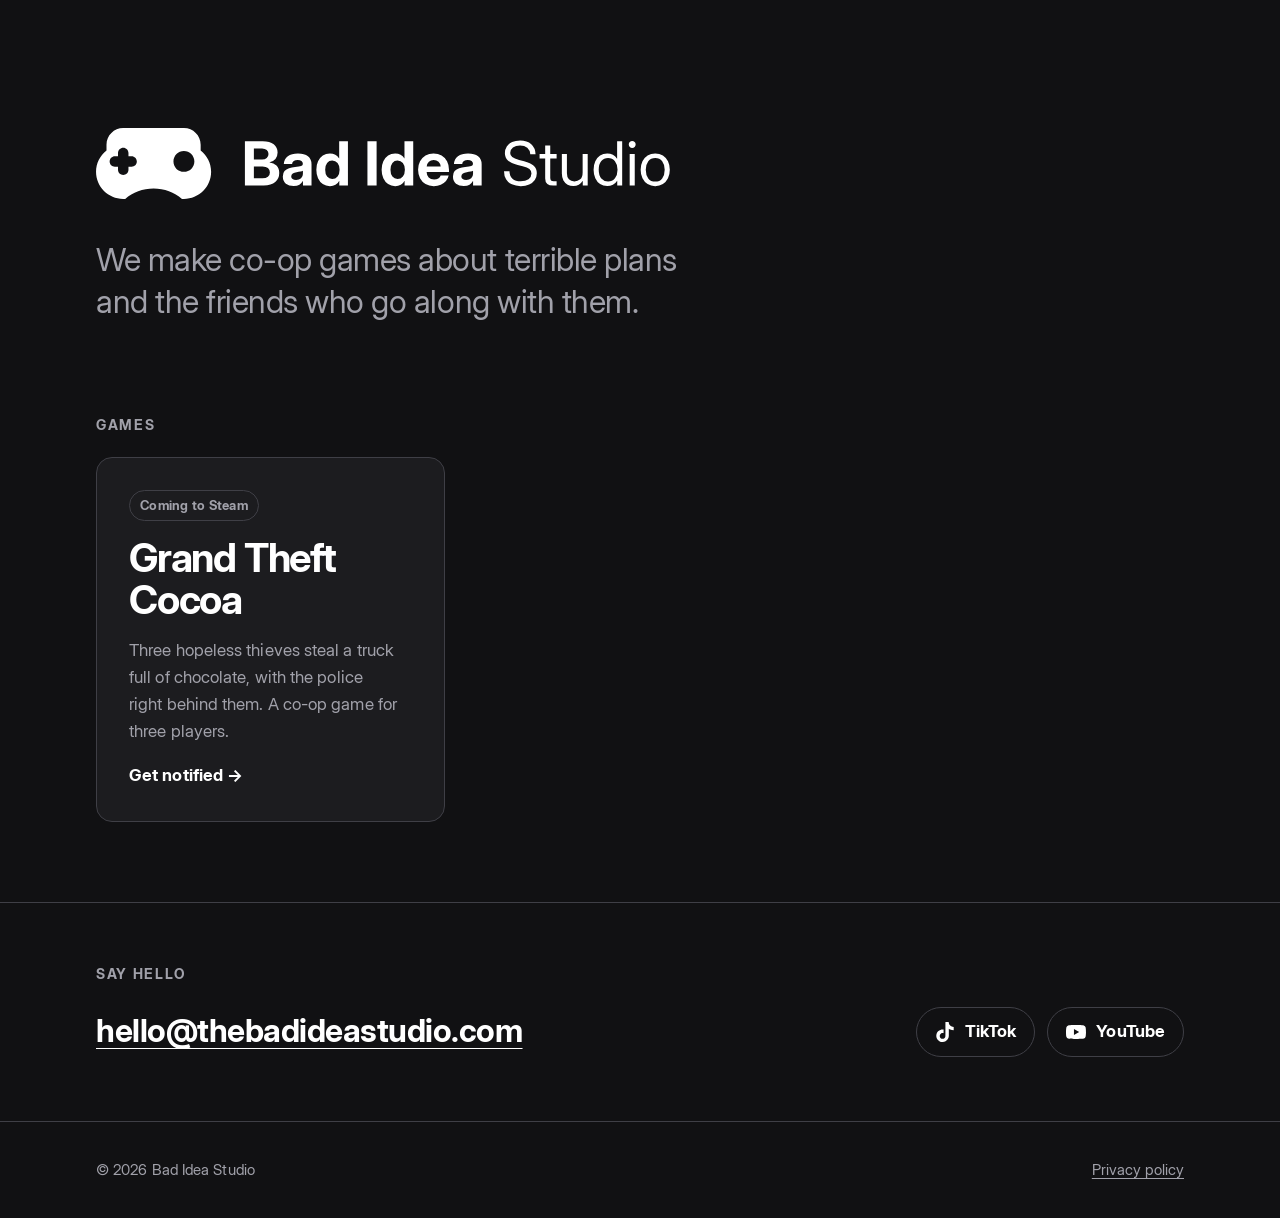
==== index.html @ dc822746 "Studio page, Grand Theft Cocoa sign-up page and privacy policy Static HTML and CSS with self-hosted " ====
<!doctype html>
<html lang="en">
<head>
  <meta charset="utf-8">
  <meta name="viewport" content="width=device-width, initial-scale=1">
  <meta http-equiv="Content-Security-Policy" content="default-src 'none'; style-src 'self'; font-src 'self'; img-src 'self'; form-action 'none'; base-uri 'none'">
  <title>Bad Idea Studio</title>
  <meta name="description" content="Bad Idea Studio makes co-op games about terrible plans and the friends who go along with them. Now making Grand Theft Cocoa.">
  <link rel="canonical" href="https://thebadideastudio.com/">
  <meta name="theme-color" content="#111113">
  <meta name="color-scheme" content="dark">
  <link rel="icon" href="/favicon.ico" sizes="32x32">
  <link rel="icon" href="/favicon.svg" type="image/svg+xml">
  <link rel="apple-touch-icon" href="/apple-touch-icon.png">
  <link rel="preload" href="/assets/fonts/InterDisplay-Bold.woff2" as="font" type="font/woff2" crossorigin>
  <link rel="preload" href="/assets/fonts/InterDisplay-Regular.woff2" as="font" type="font/woff2" crossorigin>
  <link rel="stylesheet" href="/assets/css/site.css">
  <meta property="og:type" content="website">
  <meta property="og:site_name" content="Bad Idea Studio">
  <meta property="og:url" content="https://thebadideastudio.com/">
  <meta property="og:title" content="Bad Idea Studio">
  <meta property="og:description" content="Co-op games about terrible plans and the friends who go along with them. Now making Grand Theft Cocoa.">
  <meta property="og:image" content="https://thebadideastudio.com/assets/social/og-studio.png">
  <meta property="og:image:width" content="1200">
  <meta property="og:image:height" content="630">
  <meta property="og:image:alt" content="Bad Idea Studio logo">
  <meta name="twitter:card" content="summary_large_image">
</head>
<body>
  <a class="skip-link" href="#content">Skip to content</a>

  <main id="content">
    <section class="studio-intro page-width">
      <h1>
        <img class="studio-intro__logo" src="/assets/brand/logo-white.svg" width="340" height="42" alt="Bad Idea Studio">
      </h1>
      <p class="studio-intro__tagline">We make co-op games about terrible plans and the friends who go along with them.</p>
    </section>

    <section class="games page-width" aria-labelledby="games-title">
      <h2 class="section-title" id="games-title">Games</h2>
      <ul class="game-grid">
        <li>
          <article class="game-tile">
            <p class="game-tile__status">Coming to Steam</p>
            <h3 class="game-tile__title">
              <a class="game-tile__link" href="/grand-theft-cocoa/">Grand Theft Cocoa</a>
            </h3>
            <p class="game-tile__summary">Three hopeless thieves steal a truck full of chocolate, with the police right behind them. A co-op game for three players.</p>
            <p class="game-tile__action" aria-hidden="true">Get notified <span>&rarr;</span></p>
          </article>
        </li>
      </ul>
    </section>

    <section class="contact" aria-labelledby="contact-title">
      <div class="contact__layout page-width">
        <div>
          <h2 class="section-title" id="contact-title">Say hello</h2>
          <a class="contact__email" href="mailto:hello@thebadideastudio.com">hello@thebadideastudio.com</a>
        </div>
        <ul class="social-links" aria-label="Bad Idea Studio on social media">
          <li>
            <a href="https://www.tiktok.com/@thebadideastudio" rel="me">
              <svg viewBox="0 0 24 24" aria-hidden="true" focusable="false"><path d="M12.525.02c1.31-.02 2.61-.01 3.91-.02.08 1.53.63 3.09 1.75 4.17 1.12 1.11 2.7 1.62 4.24 1.79v4.03c-1.44-.05-2.89-.35-4.2-.97-.57-.26-1.1-.59-1.62-.93-.01 2.92.01 5.84-.02 8.75-.08 1.4-.54 2.79-1.35 3.94-1.31 1.92-3.58 3.17-5.91 3.21-1.43.08-2.86-.31-4.08-1.03-2.02-1.19-3.44-3.37-3.65-5.71-.02-.5-.03-1-.01-1.49.18-1.9 1.12-3.72 2.58-4.96 1.66-1.44 3.98-2.13 6.15-1.72.02 1.48-.04 2.96-.04 4.44-.99-.32-2.15-.23-3.02.37-.63.41-1.11 1.04-1.36 1.75-.21.51-.15 1.07-.14 1.61.24 1.64 1.82 3.02 3.5 2.87 1.12-.01 2.19-.66 2.77-1.61.19-.33.4-.67.41-1.06.1-1.79.06-3.57.07-5.36.01-4.03-.01-8.05.02-12.07z"/></svg>
              TikTok
            </a>
          </li>
          <li>
            <a href="https://www.youtube.com/@thebadideastudio" rel="me">
              <svg viewBox="0 0 24 24" aria-hidden="true" focusable="false"><path d="M23.498 6.186a3.016 3.016 0 0 0-2.122-2.136C19.505 3.545 12 3.545 12 3.545s-7.505 0-9.377.505A3.017 3.017 0 0 0 .502 6.186C0 8.07 0 12 0 12s0 3.93.502 5.814a3.016 3.016 0 0 0 2.122 2.136c1.871.505 9.376.505 9.376.505s7.505 0 9.377-.505a3.015 3.015 0 0 0 2.122-2.136C24 15.93 24 12 24 12s0-3.93-.502-5.814zM9.545 15.568V8.432L15.818 12l-6.273 3.568z"/></svg>
              YouTube
            </a>
          </li>
        </ul>
      </div>
    </section>
  </main>

  <footer class="site-footer">
    <div class="site-footer__layout page-width">
      <p>&copy; 2026 Bad Idea Studio</p>
      <ul class="site-footer__links">
        <li><a href="/privacy/">Privacy policy</a></li>
      </ul>
    </div>
  </footer>
</body>
</html>
---- assets/css/site.css ----
@font-face {
  font-family: "Inter Display";
  src: url("../fonts/InterDisplay-Regular.woff2") format("woff2");
  font-weight: 400;
  font-style: normal;
  font-display: swap;
}

@font-face {
  font-family: "Inter Display";
  src: url("../fonts/InterDisplay-Bold.woff2") format("woff2");
  font-weight: 700;
  font-style: normal;
  font-display: swap;
}

:root {
  --ink: #111113;
  --white: #ffffff;
  --muted: #a1a1aa;
  --line: #3f3f46;
  --field-border: #71717a;
  --surface: #1c1c1f;
  --error: #ffb4ab;
  --page-width: 68rem;
  --text-width: 40rem;
  --gutter: clamp(1.25rem, 5vw, 3rem);
  --radius: 1rem;
  color-scheme: dark;
}

*,
*::before,
*::after {
  box-sizing: border-box;
}

html {
  -webkit-text-size-adjust: 100%;
  text-size-adjust: 100%;
}

body {
  margin: 0;
  min-height: 100vh;
  min-height: 100svh;
  display: flex;
  flex-direction: column;
  background: var(--ink);
  color: var(--white);
  font-family: "Inter Display", system-ui, -apple-system, "Segoe UI", Roboto, sans-serif;
  font-size: 1.0625rem;
  line-height: 1.6;
  letter-spacing: 0.005em;
  -webkit-font-smoothing: antialiased;
  -moz-osx-font-smoothing: grayscale;
}

img,
svg {
  display: block;
  max-width: 100%;
}

h1,
h2,
h3 {
  margin: 0;
  font-weight: 700;
  line-height: 1.05;
  letter-spacing: -0.03em;
  text-wrap: balance;
}

p {
  margin: 0;
  text-wrap: pretty;
}

a {
  color: inherit;
  text-decoration-thickness: 1px;
  text-underline-offset: 0.2em;
}

a:hover {
  text-decoration-thickness: 2px;
}

:focus-visible {
  outline: 3px solid var(--white);
  outline-offset: 3px;
  border-radius: 0.25rem;
}

.skip-link {
  position: absolute;
  top: 0.75rem;
  left: 0.75rem;
  z-index: 10;
  padding: 0.625rem 1rem;
  border-radius: 0.5rem;
  background: var(--white);
  color: var(--ink);
  font-weight: 700;
  text-decoration: none;
  transform: translateY(-200%);
}

.skip-link:focus-visible {
  transform: none;
  outline-color: var(--white);
}

.visually-hidden {
  position: absolute;
  width: 1px;
  height: 1px;
  margin: -1px;
  padding: 0;
  overflow: hidden;
  clip: rect(0 0 0 0);
  white-space: nowrap;
  border: 0;
}

.page-width {
  width: 100%;
  max-width: calc(var(--page-width) + 2 * var(--gutter));
  margin-inline: auto;
  padding-inline: var(--gutter);
}

.site-header {
  padding-block: clamp(1.5rem, 4vw, 2.5rem);
}

.site-header__home {
  display: inline-block;
  border-radius: 0.5rem;
}

.site-header__logo {
  width: 11.5rem;
  height: auto;
}

main {
  flex: 1;
}

.studio-intro {
  padding-block: clamp(3rem, 12vw, 8rem) clamp(3rem, 8vw, 5rem);
}

.studio-intro__logo {
  width: min(100%, 36rem);
  height: auto;
}

.studio-intro__tagline {
  max-width: 30ch;
  margin-top: clamp(1.5rem, 4vw, 2.5rem);
  color: var(--muted);
  font-size: clamp(1.375rem, 4vw, 2rem);
  line-height: 1.3;
  letter-spacing: -0.015em;
}

.section-title {
  margin-bottom: 1.5rem;
  color: var(--muted);
  font-size: 0.875rem;
  font-weight: 700;
  letter-spacing: 0.12em;
  text-transform: uppercase;
}

.games {
  padding-block: 1rem clamp(3rem, 8vw, 5rem);
}

.game-grid {
  display: grid;
  grid-template-columns: repeat(auto-fill, minmax(min(100%, 20rem), 1fr));
  gap: 1.25rem;
  margin: 0;
  padding: 0;
  list-style: none;
}

.game-tile {
  position: relative;
  display: flex;
  flex-direction: column;
  gap: 1rem;
  height: 100%;
  min-height: 18rem;
  padding: clamp(1.5rem, 4vw, 2rem);
  border: 1px solid var(--line);
  border-radius: var(--radius);
  background: var(--surface);
  transition: border-color 160ms ease, transform 160ms ease;
}

.game-tile:hover,
.game-tile:focus-within {
  border-color: var(--white);
}

.game-tile:hover {
  transform: translateY(-2px);
}

.game-tile__status {
  align-self: flex-start;
  padding: 0.25rem 0.625rem;
  border: 1px solid var(--line);
  border-radius: 999px;
  color: var(--muted);
  font-size: 0.8125rem;
  font-weight: 700;
  letter-spacing: 0.02em;
}

.game-tile__title {
  font-size: clamp(2rem, 6vw, 2.5rem);
}

.game-tile__link {
  text-decoration: none;
}

.game-tile__link::after {
  content: "";
  position: absolute;
  inset: 0;
  border-radius: var(--radius);
}

.game-tile__link:focus-visible {
  outline: none;
}

.game-tile__link:focus-visible::after {
  outline: 3px solid var(--white);
  outline-offset: 3px;
}

.game-tile__summary {
  color: var(--muted);
}

.game-tile__action {
  margin-top: auto;
  font-weight: 700;
}

.game-tile__action span {
  display: inline-block;
  transition: transform 160ms ease;
}

.game-tile:hover .game-tile__action span {
  transform: translateX(4px);
}

.contact {
  padding-block: clamp(2rem, 6vw, 4rem);
  border-top: 1px solid var(--line);
}

.contact__layout {
  display: grid;
  gap: 2rem;
}

.contact__email {
  font-size: clamp(1.375rem, 5vw, 2rem);
  font-weight: 700;
  letter-spacing: -0.015em;
  overflow-wrap: anywhere;
}

.social-links {
  display: flex;
  flex-wrap: wrap;
  gap: 0.75rem;
  margin: 0;
  padding: 0;
  list-style: none;
}

.social-links a {
  display: inline-flex;
  align-items: center;
  gap: 0.625rem;
  min-height: 3rem;
  padding: 0.625rem 1.125rem;
  border: 1px solid var(--line);
  border-radius: 999px;
  font-weight: 700;
  text-decoration: none;
  transition: border-color 160ms ease;
}

.social-links a:hover {
  border-color: var(--white);
}

.social-links svg {
  width: 1.25rem;
  height: 1.25rem;
  fill: currentColor;
}

@media (min-width: 48rem) {
  .contact__layout {
    grid-template-columns: 1fr auto;
    align-items: end;
  }
}

.site-footer {
  padding-block: 2rem;
  border-top: 1px solid var(--line);
  color: var(--muted);
  font-size: 0.9375rem;
}

.site-footer__layout {
  display: flex;
  flex-wrap: wrap;
  justify-content: space-between;
  align-items: center;
  gap: 0.75rem 2rem;
}

.site-footer__links {
  display: flex;
  flex-wrap: wrap;
  gap: 0.5rem 1.5rem;
  margin: 0;
  padding: 0;
  list-style: none;
}

.site-footer a {
  display: inline-block;
  padding-block: 0.25rem;
}

.site-footer a:hover {
  color: var(--white);
}

.site-footer .site-footer__social {
  display: inline-flex;
  align-items: center;
  gap: 0.5rem;
}

.site-footer__social svg {
  width: 1rem;
  height: 1rem;
  fill: currentColor;
}

.signup-page {
  display: flex;
  align-items: center;
  padding-block: clamp(1.5rem, 8vw, 6rem) clamp(3rem, 10vw, 6rem);
}

.signup {
  width: 100%;
  max-width: var(--text-width);
}

.signup__title {
  font-size: clamp(3rem, 14vw, 5.5rem);
  line-height: 0.95;
  letter-spacing: -0.04em;
}

.signup__lead {
  margin-top: clamp(1.25rem, 4vw, 1.75rem);
  color: var(--muted);
  font-size: clamp(1.1875rem, 3.6vw, 1.5rem);
  line-height: 1.4;
  letter-spacing: -0.01em;
}

.signup-form {
  display: grid;
  gap: 1.25rem;
  margin-top: clamp(2rem, 6vw, 3rem);
}

.signup-form__field {
  display: grid;
  gap: 0.5rem;
}

.signup-form__label {
  font-weight: 700;
}

.signup-form__input {
  width: 100%;
  min-height: 3.5rem;
  padding: 0.75rem 1rem;
  border: 1px solid var(--field-border);
  border-radius: 0.75rem;
  background: var(--surface);
  color: var(--white);
  font: inherit;
  font-size: 1.125rem;
}

.signup-form__input::placeholder {
  color: var(--muted);
  opacity: 1;
}

.signup-form__input:hover {
  border-color: var(--muted);
}

.signup-form__input:focus-visible {
  border-color: var(--white);
  outline-offset: 2px;
  border-radius: 0.75rem;
}

.signup-form__input:user-invalid {
  border-color: var(--error);
}

.signup-form__choice {
  display: grid;
  grid-template-columns: auto 1fr;
  gap: 0.25rem 0.875rem;
  align-items: start;
  padding: 1rem;
  border: 1px solid var(--line);
  border-radius: 0.75rem;
  cursor: pointer;
}

.signup-form__choice:hover {
  border-color: var(--muted);
}

.signup-form__choice:has(:focus-visible) {
  outline: 3px solid var(--white);
  outline-offset: 3px;
}

.signup-form__checkbox {
  width: 1.5rem;
  height: 1.5rem;
  margin: 0.0625rem 0 0;
  accent-color: var(--white);
  cursor: pointer;
}

.signup-form__checkbox:focus-visible {
  outline: none;
}

.signup-form__choice-text {
  font-weight: 700;
}

.signup-form__choice-hint {
  grid-column: 2;
  color: var(--muted);
  font-size: 0.9375rem;
}

.signup-form__submit {
  min-height: 3.5rem;
  padding: 0.875rem 1.5rem;
  border: 0;
  border-radius: 0.75rem;
  background: var(--white);
  color: var(--ink);
  font: inherit;
  font-size: 1.125rem;
  font-weight: 700;
  cursor: pointer;
  transition: background-color 160ms ease;
}

.signup-form__submit:hover {
  background: #e4e4e7;
}

.signup-form__submit:focus-visible {
  border-radius: 0.75rem;
}

.signup-form__consent {
  color: var(--muted);
  font-size: 0.9375rem;
  line-height: 1.55;
}

.signup-form__consent a {
  color: var(--white);
}

.message-page {
  padding-block: clamp(3rem, 12vw, 8rem);
}

.message {
  max-width: var(--text-width);
}

.message__title {
  font-size: clamp(2.5rem, 11vw, 4.5rem);
  letter-spacing: -0.04em;
}

.message__body {
  margin-top: 1.5rem;
  color: var(--muted);
  font-size: clamp(1.125rem, 3.4vw, 1.375rem);
  line-height: 1.5;
}

.message__body + .message__body {
  margin-top: 1rem;
}

.message__actions {
  margin-top: 2.5rem;
}

.button-link {
  display: inline-flex;
  align-items: center;
  min-height: 3rem;
  padding: 0.75rem 1.25rem;
  border: 1px solid var(--line);
  border-radius: 999px;
  font-weight: 700;
  text-decoration: none;
  transition: border-color 160ms ease;
}

.button-link:hover {
  border-color: var(--white);
}

.legal {
  max-width: var(--text-width);
  padding-block: clamp(2rem, 8vw, 5rem) clamp(3rem, 10vw, 6rem);
}

.legal__title {
  font-size: clamp(2.5rem, 10vw, 4rem);
  letter-spacing: -0.04em;
}

.legal__updated {
  margin-top: 1rem;
  color: var(--muted);
}

.legal__summary {
  margin-top: 2rem;
  padding: 1.25rem 1.5rem;
  border: 1px solid var(--line);
  border-radius: var(--radius);
  background: var(--surface);
}

.legal h2 {
  margin-top: 3rem;
  font-size: clamp(1.375rem, 4vw, 1.75rem);
  letter-spacing: -0.02em;
  line-height: 1.2;
}

.legal p,
.legal ul,
.legal address {
  margin-top: 1rem;
}

.legal ul {
  padding-left: 1.25rem;
}

.legal li + li {
  margin-top: 0.5rem;
}

.legal address {
  font-style: normal;
}

.legal strong {
  font-weight: 700;
}

@media (prefers-reduced-motion: reduce) {
  *,
  *::before,
  *::after {
    transition: none !important;
  }

  .game-tile:hover,
  .game-tile:hover .game-tile__action span {
    transform: none;
  }
}
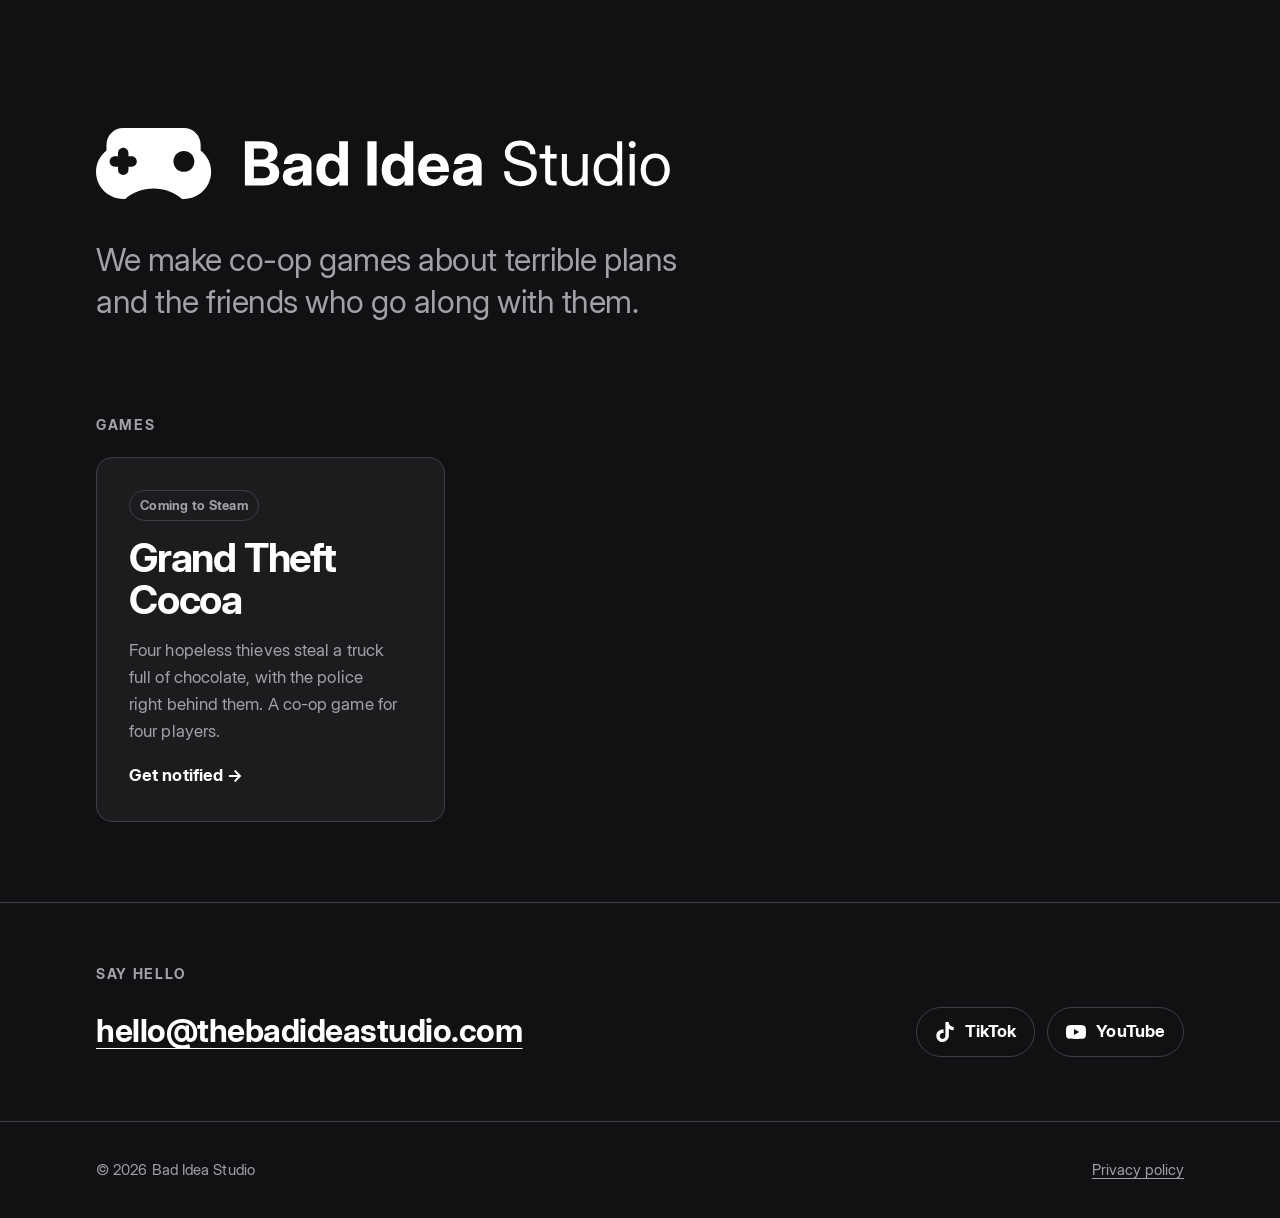
==== commit 50b14f4d: "Grand Theft Cocoa is a game for four players" ====
--- a/index.html
+++ b/index.html
@@ -46,7 +46,7 @@
             <h3 class="game-tile__title">
               <a class="game-tile__link" href="/grand-theft-cocoa/">Grand Theft Cocoa</a>
             </h3>
-            <p class="game-tile__summary">Three hopeless thieves steal a truck full of chocolate, with the police right behind them. A co-op game for three players.</p>
+            <p class="game-tile__summary">Four hopeless thieves steal a truck full of chocolate, with the police right behind them. A co-op game for four players.</p>
             <p class="game-tile__action" aria-hidden="true">Get notified <span>&rarr;</span></p>
           </article>
         </li>
